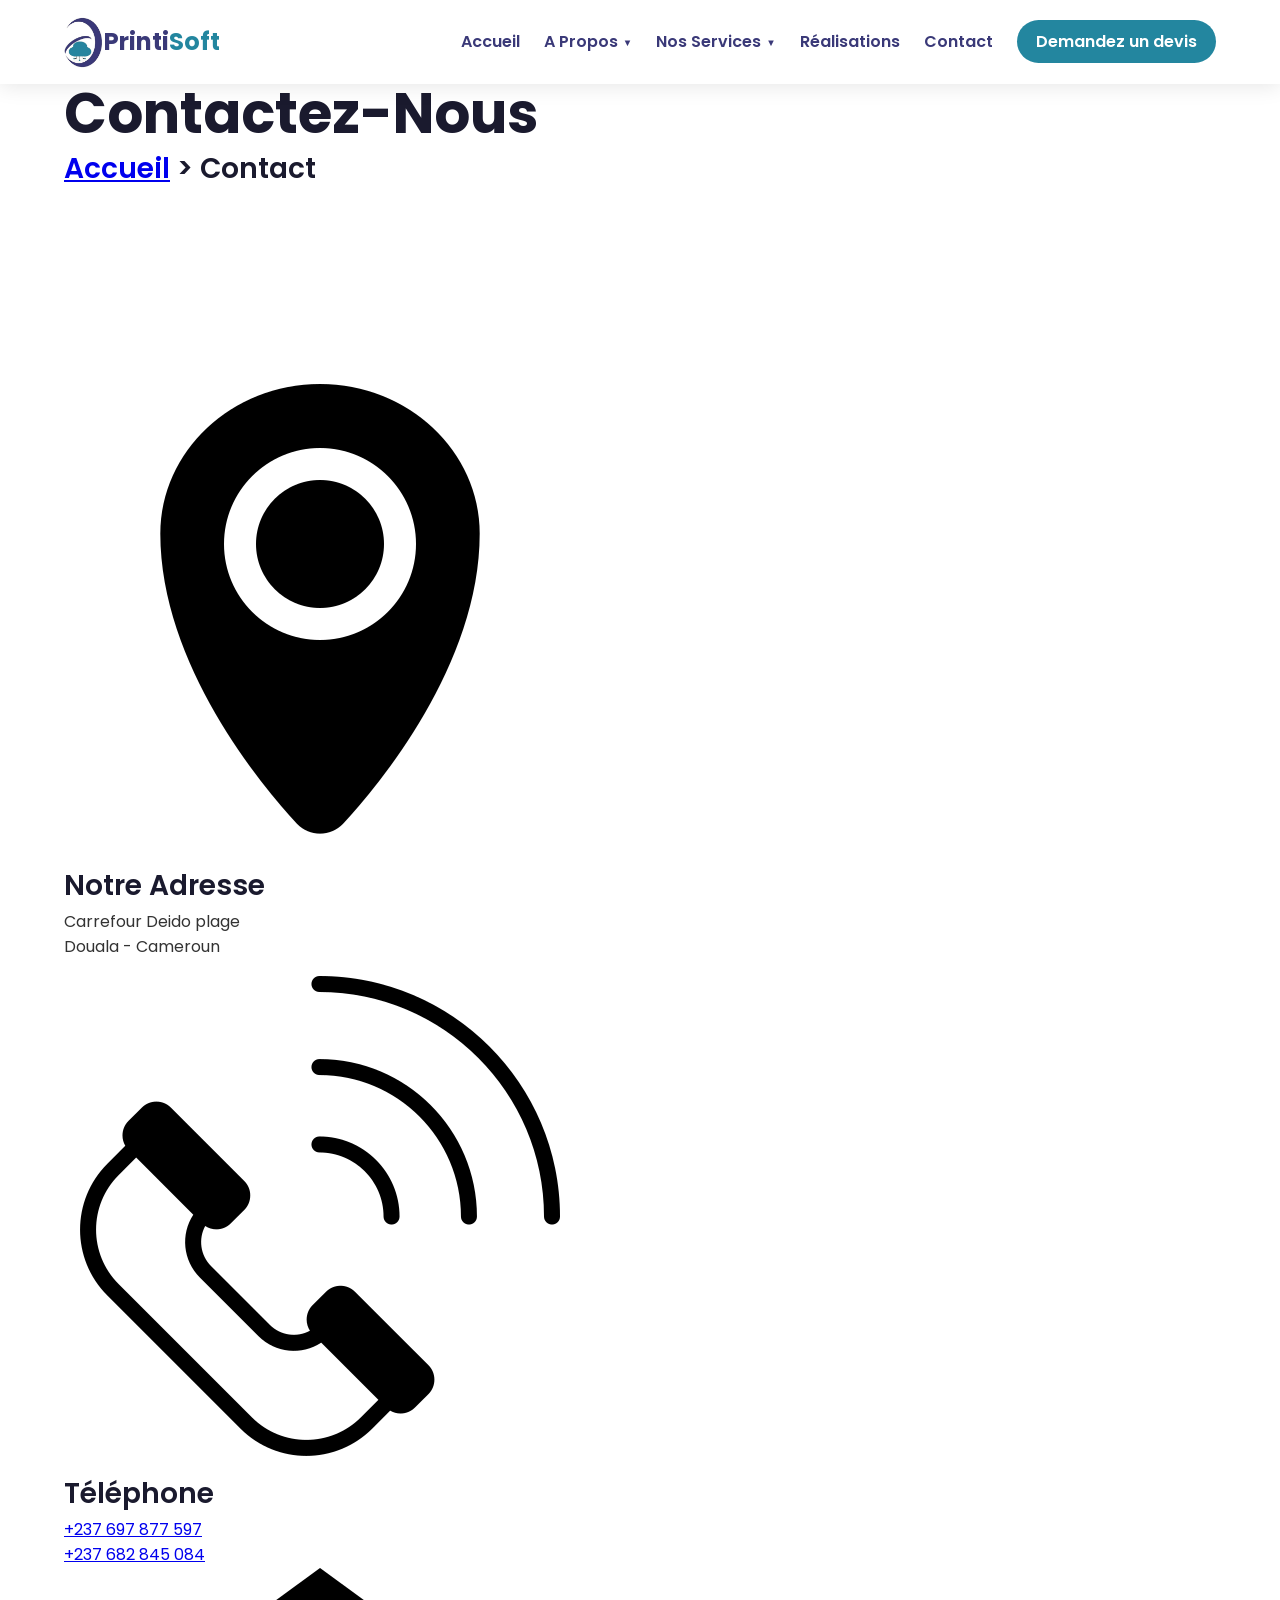
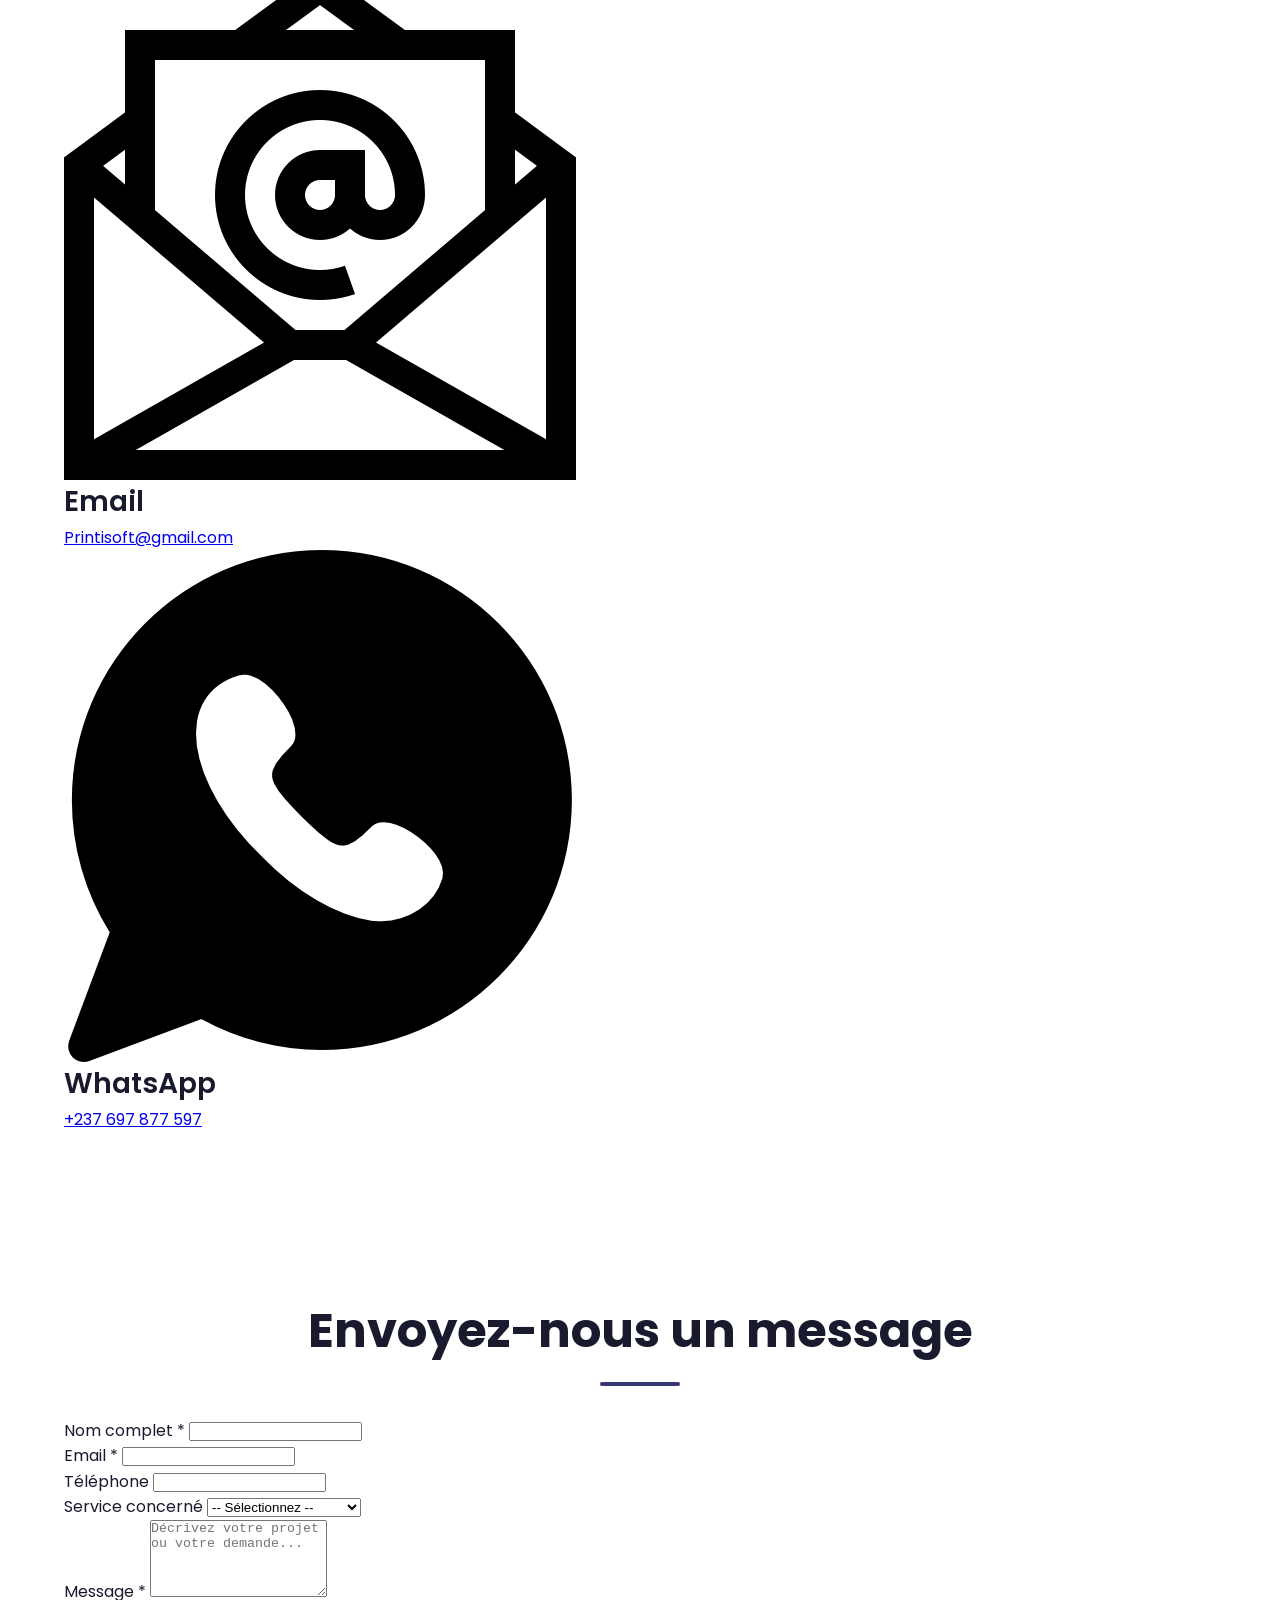
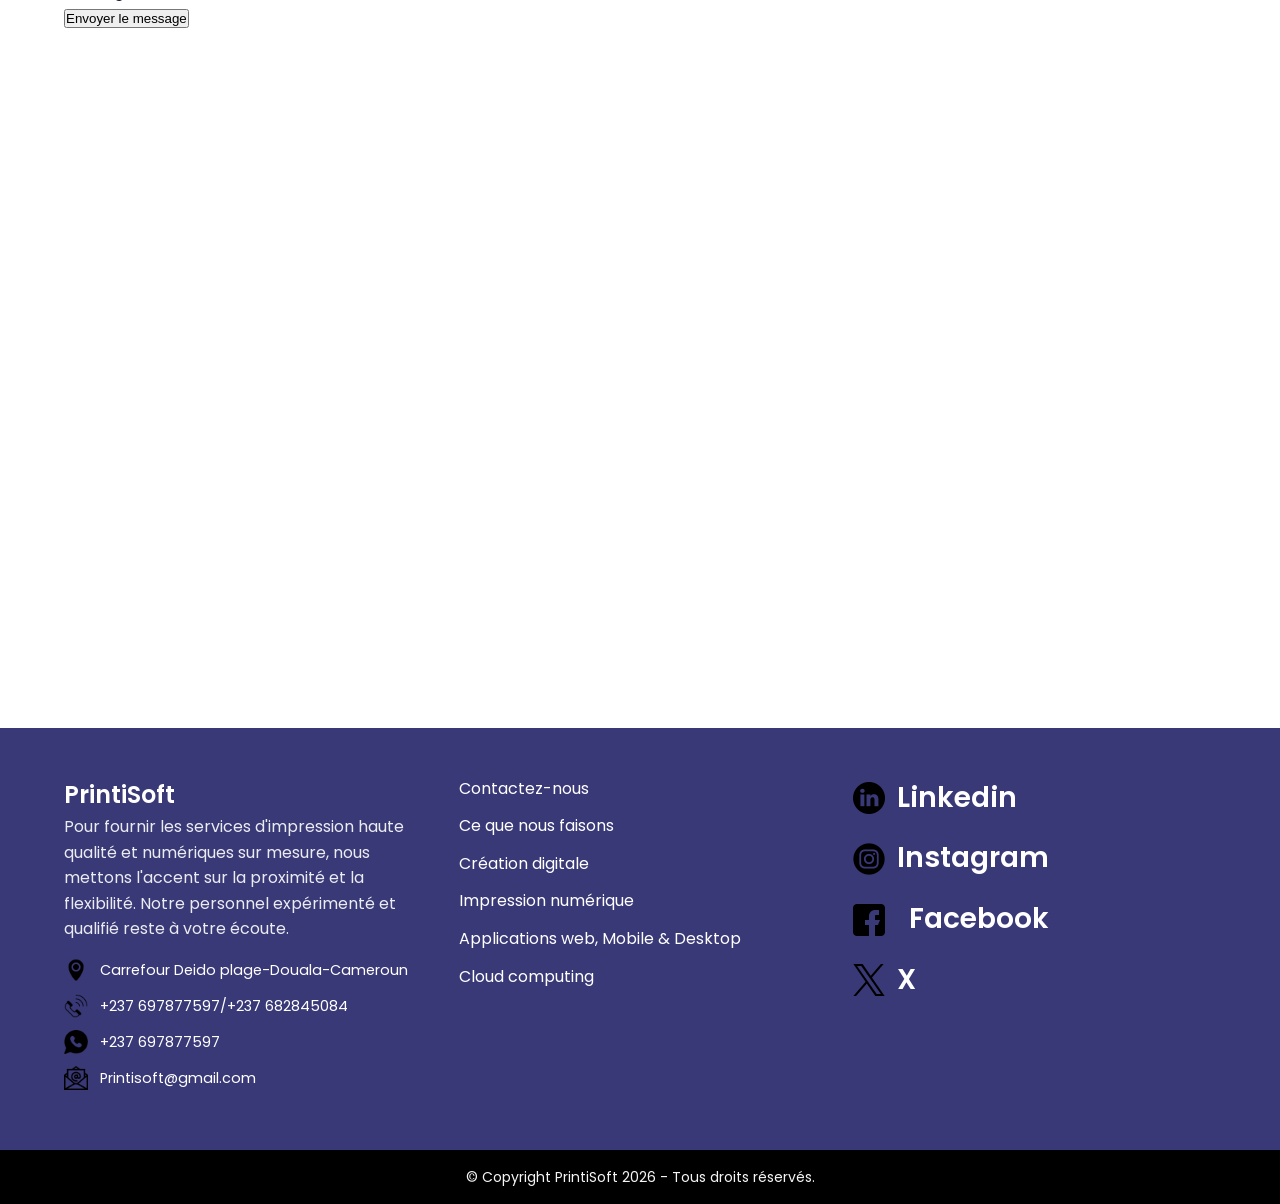
==== Contactez_nous.html @ 72d022a4 "premier commit" ====
<!DOCTYPE html>
<html lang="fr">
<head>
    <meta charset="UTF-8">
    <meta name="viewport" content="width=device-width, initial-scale=1.0, viewport-fit=cover">
    <meta name="description" content="Printisoft — Contactez-nous. Coordonnées et formulaire de contact pour vos demandes de devis et informations.">
    <title>Printisoft - Contactez-nous</title>
    <link rel="stylesheet" href="Global.css">
    <link rel="stylesheet" href="Contactez_Nous.css">
    <link href="https://fonts.googleapis.com/css2?family=Poppins:wght@300;400;500;600;700;800&display=swap" rel="stylesheet">
</head>
<body>
    <div class="header"></div>
    
    <section class="Contactez-Nous">
        <div class="Contact-us">
            <h1>Contactez-Nous</h1>
            <h3><a href="index.html">Accueil</a> > Contact</h3>
        </div>
    </section>

    <section class="contact-info-section">
        <div class="contact-grid">
            <div class="contact-card">
                <img src="images_printisoft/location.png" alt="Adresse">
                <h3>Notre Adresse</h3>
                <p>Carrefour Deido plage<br>Douala - Cameroun</p>
            </div>
            <div class="contact-card">
                <img src="images_printisoft/phone1.png" alt="Téléphone">
                <h3>Téléphone</h3>
                <p><a href="tel:+237697877597">+237 697 877 597</a><br><a href="tel:+237682845084">+237 682 845 084</a></p>
            </div>
            <div class="contact-card">
                <img src="images_printisoft/email.png" alt="Email">
                <h3>Email</h3>
                <p><a href="mailto:Printisoft@gmail.com">Printisoft@gmail.com</a></p>
            </div>
            <div class="contact-card">
                <img src="images_printisoft/whatsapp.png" alt="WhatsApp">
                <h3>WhatsApp</h3>
                <p><a href="https://wa.me/237697877597">+237 697 877 597</a></p>
            </div>
        </div>
    </section>

    <section class="contact-form-section">
        <div class="contact-form-container">
            <h2>Envoyez-nous un message</h2>
            <form id="contactForm" action="https://formspree.io/f/meewpgdo" method="POST">
                <input type="hidden" value="Message">
                <div class="form-group">
                    <label for="nom">Nom complet *</label>
                    <input type="text" id="nom" name="nom" required>
                </div>
                <div class="form-group">
                    <label for="email">Email *</label>
                    <input type="email" id="email" name="email" required>
                </div>
                <div class="form-group">
                    <label for="telephone">Téléphone</label>
                    <input type="tel" id="telephone" name="telephone">
                </div>
                <div class="form-group">
                    <label for="service">Service concerné</label>
                    <select id="service" name="service">
                        <option value="">-- Sélectionnez --</option>
                        <option value="graphisme">Création graphique</option>
                        <option value="impression">Impression numérique</option>
                        <option value="software">Software & Cloud</option>
                        <option value="autre">Autre</option>
                    </select>
                </div>
                <div class="form-group">
                    <label for="message">Message *</label>
                    <textarea id="message" name="message" rows="5" required placeholder="Décrivez votre projet ou votre demande..."></textarea>
                </div>
                <button type="submit" class="submit-btn">Envoyer le message</button>
            </form>
        </div>
    </section>

    <section class="map-section">
        <div class="map-container">
            <iframe src="https://www.google.com/maps/embed?pb=!1m18!1m12!1m3!1d3979.7617830762492!2d9.709358574390288!3d4.0688957959048615!2m3!1f0!2f0!3f0!3m2!1i1024!2i768!4f13.1!3m3!1m2!1s0x1061126d8f999983%3A0x2b9d9ed1547e70b!2sCarrefour%20Deido%20plage!5e0!3m2!1sfr!2scm!4v1781302967114!5m2!1sfr!2scm" width="600" height="450" style="border:0;" allowfullscreen="" loading="lazy" referrerpolicy="no-referrer-when-downgrade"></iframe>
        </div>
    </section>

    <div class="contact"></div>
    <div class="footer"></div>

    <script src="js/include.js"></script>
    <script>
        // Gestion du formulaire de contact
        document.getElementById('contactForm')?.addEventListener('submit', function(e) {
            e.preventDefault();
            alert('Merci pour votre message ! Nous vous répondrons dans les plus brefs délais.');
            this.reset();
        });
    </script>
</body>
</html>
---- Global.css ----
/* RESET & BASE */
* {
    margin: 0;
    padding: 0;
    box-sizing: border-box;
}

html {
    scroll-behavior: smooth;
    font-size: 16px;
}

body {
    font-family: 'Poppins', sans-serif;
    line-height: 1.6;
    color: #1a1a2e;
    overflow-x: hidden;
}

/* TYPOGRAPHY */
h1 {
    font-size: clamp(2rem, 5vw, 3.5rem);
    font-weight: 700;
    color: #1a1a2e;
    line-height: 1.2;
}

h2 {
    font-size: clamp(1.75rem, 4vw, 3rem);
    font-weight: 700;
    color: #1a1a2e;
    text-align: center;
    margin-bottom: 2rem;
}

h2::after {
    content: "";
    display: block;
    width: 80px;
    height: 4px;
    background: #3a3978;
    margin: 0.75rem auto 0;
    border-radius: 2px;
}

h3 {
    font-size: clamp(1.25rem, 3vw, 1.75rem);
    font-weight: 600;
    color: #1a1a2e;
}

h4 {
    font-size: clamp(1.125rem, 2.5vw, 1.5rem);
    font-weight: 600;
    color: #fff;
}

p {
    font-size: 1rem;
    line-height: 1.6;
    color: #333;
}

/* HEADER */
header {
    position: fixed;
    top: 0;
    left: 0;
    width: 100%;
    padding: 1rem 5%;
    z-index: 1000;
    display: flex;
    justify-content: space-between;
    align-items: center;
    backdrop-filter: blur(10px);
    background: rgba(255, 255, 255, 0.95);
    box-shadow: 0 2px 20px rgba(0, 0, 0, 0.1);
    transition: all 0.3s ease;
}

@media (max-width: 992px) {
    header {
        padding: 0.75rem 5%;
        flex-wrap: wrap;
    }
}

@media (max-width: 768px) {
    header {
        padding: 0.5rem 4%;
    }
}

.logo {
    display: flex;
    align-items: center;
    font-size: 1.5rem;
    font-weight: bold;
    text-decoration: none;
}

.logo img {
    width: 40px;
    height: auto;
}

.logo span:first-of-type {
    color: #3a3978;
}

.logo span:last-of-type {
    color: #23869f;
}

.navbar {
    display: flex;
    align-items: center;
    gap: 1.5rem;
    list-style: none;
}

@media (max-width: 992px) {
    .navbar {
        gap: 1rem;
    }
}

@media (max-width: 768px) {
    .navbar {
        position: fixed;
        top: 70px;
        left: -100%;
        width: 100%;
        height: calc(100vh - 70px);
        background: white;
        flex-direction: column;
        align-items: center;
        justify-content: flex-start;
        padding-top: 2rem;
        transition: left 0.3s ease;
        z-index: 999;
        overflow-y: auto;
    }
    
    .navbar.active {
        left: 0;
    }
}

.navbar li {
    list-style: none;
}

.navbar a {
    color: #3a3978;
    text-decoration: none;
    font-weight: 600;
    transition: color 0.3s ease;
}

.navbar a:hover {
    color: #23869f;
}

/* Menu Burger (Mobile) */
.menu-toggle {
    display: none;
    flex-direction: column;
    gap: 5px;
    cursor: pointer;
    z-index: 1001;
}

.menu-toggle span {
    width: 25px;
    height: 3px;
    background: #3a3978;
    transition: all 0.3s ease;
}

@media (max-width: 768px) {
    .menu-toggle {
        display: flex;
    }
}

/* Dropdown Menus */
.menu_about, .menu_services {
    position: relative;
}

.menu_about > a::after, .menu_services > a::after {
    content: "▼";
    font-size: 0.6em;
    margin-left: 5px;
    vertical-align: middle;
}

.sous_menu_about, .sous_menu_services {
    position: absolute;
    top: 100%;
    left: 0;
    background: white;
    border-radius: 12px;
    box-shadow: 0 10px 30px rgba(0, 0, 0, 0.15);
    padding: 0.5rem 0;
    min-width: 200px;
    opacity: 0;
    visibility: hidden;
    transform: translateY(-10px);
    transition: all 0.3s ease;
    z-index: 100;
}

.menu_about:hover .sous_menu_about,
.menu_services:hover .sous_menu_services {
    opacity: 1;
    visibility: visible;
    transform: translateY(0);
}

@media (max-width: 768px) {
    .sous_menu_about, .sous_menu_services {
        position: static;
        opacity: 1;
        visibility: visible;
        transform: none;
        box-shadow: none;
        background: transparent;
        padding-left: 1rem;
    }
}

.sous_menu_about li, .sous_menu_services li {
    list-style: none;
}

.sous_menu_about li a, .sous_menu_services li a {
    display: block;
    padding: 0.5rem 1rem;
    font-size: 0.9rem;
}

.sous_menu_about li a:hover, .sous_menu_services li a:hover {
    background: #f5f5f5;
}

.btn_Devis {
    background: #23869f;
    padding: 0.6rem 1.2rem;
    border-radius: 30px;
    color: white !important;
    transition: all 0.3s ease;
}

.btn_Devis:hover {
    background: #1a6a7e;
    transform: translateY(-2px);
}

/* Sections */
section {
    padding: 5rem 5%;
}

@media (max-width: 768px) {
    section {
        padding: 3rem 1.5rem;
    }
}

.container {
    max-width: 1200px;
    margin: 0 auto;
}

/* Printi/Soft colors */
.printi {
    color: #3a3978;
}

.soft {
    color: #23869f;
}

/* Images */
img {
    max-width: 100%;
    height: auto;
    display: block;
}

/* Buttons */
.btn1, .btn2 {
    display: inline-block;
    padding: 0.8rem 1.8rem;
    border-radius: 30px;
    text-decoration: none;
    font-weight: 600;
    transition: all 0.3s ease;
    margin: 0.5rem;
}

.btn1 {
    background: #23869f;
    color: white;
}

.btn1:hover {
    background: #1a6a7e;
    transform: translateY(-2px);
}

.btn2 {
    background: #3a3978;
    color: white;
}

.btn2:hover {
    background: #2a2960;
    transform: translateY(-2px);
}

/* Footer Styles */
.bas_page {
    background: #3a3978;
    padding: 3rem 5%;
}

.avant_footer {
    display: grid;
    grid-template-columns: repeat(auto-fit, minmax(250px, 1fr));
    gap: 2rem;
    max-width: 1200px;
    margin: 0 auto;
}

@media (max-width: 768px) {
    .avant_footer {
        gap: 1.5rem;
    }
}

.printisoft_address p {
    color: rgba(255, 255, 255, 0.9);
    margin-bottom: 1rem;
}

.icone {
    list-style: none;
}

.icone li {
    display: flex;
    align-items: center;
    gap: 0.75rem;
    color: white;
    margin-bottom: 0.75rem;
    font-size: 0.9rem;
}

.icone img {
    width: 24px;
    height: 24px;
}

.printisoft_services ul {
    list-style: none;
}

.printisoft_services li {
    margin-bottom: 0.75rem;
}

.printisoft_services a {
    color: white;
    text-decoration: none;
    transition: opacity 0.3s ease;
}

.printisoft_services a:hover {
    text-decoration: underline;
    opacity: 0.8;
}

.printisoft_socialnetworks {
    display: flex;
    flex-direction: column;
    gap: 1rem;
}

.printisoft_socialnetworks div {
    display: flex;
    align-items: center;
    gap: 0.75rem;
}

.printisoft_socialnetworks img {
    width: 32px;
    height: 32px;
}

.printisoft_socialnetworks a {
    color: white;
    text-decoration: none;
}

.printisoft_socialnetworks a:hover {
    text-decoration: underline;
}

.site-footer {
    background: #000;
    text-align: center;
    padding: 1rem;
    color: #f5f5f5;
    font-size: 0.875rem;
}

/* Contact section */
.contact {
    background: #f5f5f5;
}
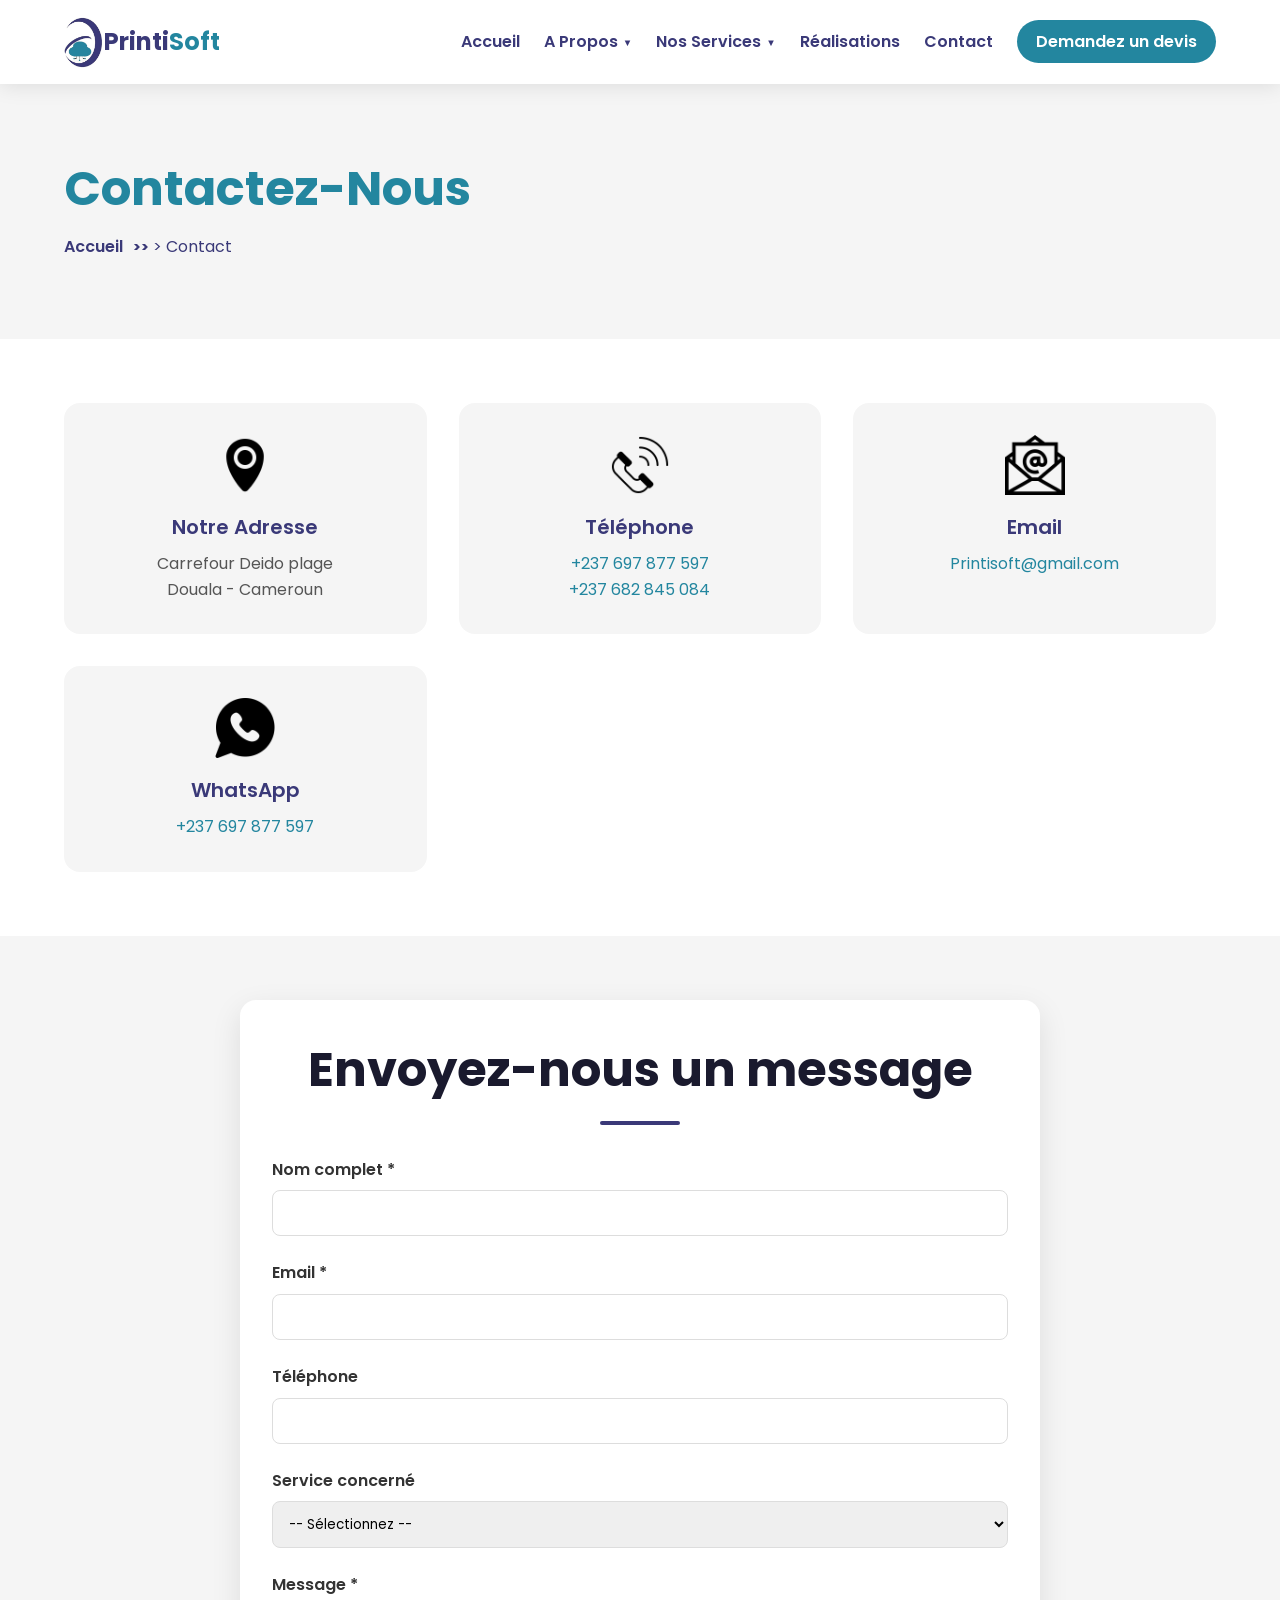
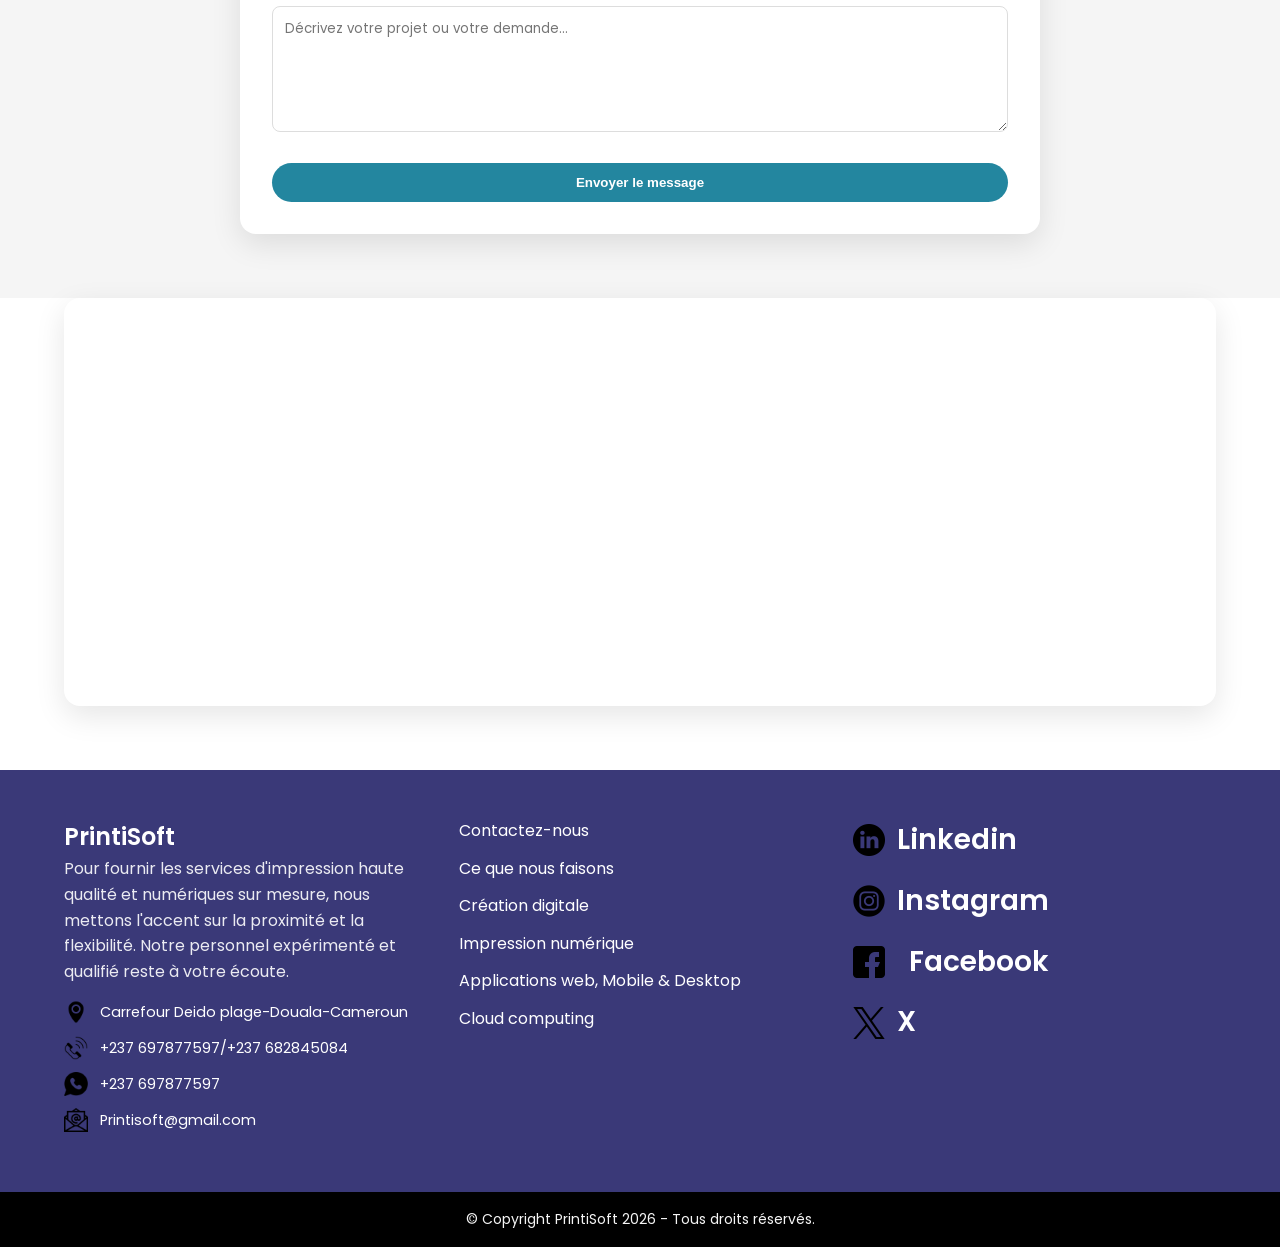
==== commit 9d2d1901: "Update Contactez_nous.html" ====
--- a/Contactez_nous.html
+++ b/Contactez_nous.html
@@ -6,7 +6,7 @@
     <meta name="description" content="Printisoft — Contactez-nous. Coordonnées et formulaire de contact pour vos demandes de devis et informations.">
     <title>Printisoft - Contactez-nous</title>
     <link rel="stylesheet" href="Global.css">
-    <link rel="stylesheet" href="Contactez_Nous.css">
+    <link rel="stylesheet" href="Contactez_nous.css">
     <link href="https://fonts.googleapis.com/css2?family=Poppins:wght@300;400;500;600;700;800&display=swap" rel="stylesheet">
 </head>
 <body>
@@ -99,4 +99,4 @@
         });
     </script>
 </body>
-</html>+</html>
--- a/Contactez_nous.css
+++ b/Contactez_nous.css
@@ -0,0 +1,221 @@
+/* Contact Page Styles */
+.Contactez-Nous {
+    position: relative;
+    padding: 8rem 5% 4rem;
+    background: #f5f5f5;
+    min-height: 300px;
+}
+
+.Contactez-Nous h1 {
+    padding-top: 2rem;
+    color: #23869f;
+    font-size: clamp(2rem, 5vw, 3rem);
+}
+
+.Contactez-Nous h3 {
+    font-size: 1rem;
+    margin-top: 1rem;
+    font-weight: normal;
+}
+
+.Contactez-Nous a {
+    text-decoration: none;
+    color: #3a3978;
+}
+
+.Contactez-Nous a:hover {
+    text-decoration: underline;
+}
+
+.Contact-us {
+    max-width: 1200px;
+    margin: 0 auto;
+}
+
+.Contact-us h3 {
+    font-size: 1rem !important;
+    padding-right: 0;
+    margin: 1rem 0;
+    color: #3a3978;
+    text-align: left;
+}
+
+.Contact-us a {
+    text-decoration: none;
+    color: #3a3978;
+    font-weight: 600;
+}
+
+.Contact-us a:hover {
+    text-decoration: underline;
+}
+
+.Contact-us a::after {
+    content: '>>';
+    margin-left: 10px;
+    display: inline-block;
+    font-weight: 700;
+    font-size: 0.9rem;
+}
+
+/* Section contact info */
+.contact-info-section {
+    padding: 4rem 5%;
+    background: white;
+}
+
+.contact-grid {
+    display: grid;
+    grid-template-columns: repeat(auto-fit, minmax(300px, 1fr));
+    gap: 2rem;
+    max-width: 1200px;
+    margin: 0 auto;
+}
+
+.contact-card {
+    background: #f5f5f5;
+    padding: 2rem;
+    border-radius: 16px;
+    text-align: center;
+    transition: transform 0.3s ease;
+}
+
+.contact-card:hover {
+    transform: translateY(-5px);
+}
+
+.contact-card img {
+    width: 60px;
+    height: 60px;
+    margin: 0 auto 1rem;
+}
+
+.contact-card h3 {
+    color: #3a3978;
+    margin-bottom: 0.5rem;
+    font-size: 1.25rem;
+}
+
+.contact-card p {
+    color: #555;
+}
+
+.contact-card a {
+    color: #23869f;
+    text-decoration: none;
+}
+
+.contact-card a:hover {
+    text-decoration: underline;
+}
+
+/* Formulaire de contact */
+.contact-form-section {
+    padding: 4rem 5%;
+    background: #f5f5f5;
+}
+
+.contact-form-container {
+    max-width: 800px;
+    margin: 0 auto;
+    background: white;
+    padding: 2rem;
+    border-radius: 16px;
+    box-shadow: 0 10px 30px rgba(0, 0, 0, 0.1);
+}
+
+.contact-form-container h2 {
+    text-align: center;
+    margin-bottom: 2rem;
+}
+
+.form-group {
+    margin-bottom: 1.5rem;
+}
+
+.form-group label {
+    display: block;
+    font-weight: 600;
+    margin-bottom: 0.5rem;
+    color: #333;
+}
+
+.form-group input,
+.form-group select,
+.form-group textarea {
+    width: 100%;
+    padding: 0.75rem;
+    border: 1px solid #ddd;
+    border-radius: 8px;
+    font-family: inherit;
+    transition: border-color 0.3s ease;
+}
+
+.form-group input:focus,
+.form-group select:focus,
+.form-group textarea:focus {
+    outline: none;
+    border-color: #23869f;
+}
+
+.form-group textarea {
+    resize: vertical;
+}
+
+.submit-btn {
+    background: #23869f;
+    color: white;
+    border: none;
+    padding: 0.75rem 2rem;
+    border-radius: 30px;
+    cursor: pointer;
+    font-weight: 600;
+    width: 100%;
+    transition: all 0.3s ease;
+}
+
+.submit-btn:hover {
+    background: #1a6a7e;
+    transform: translateY(-2px);
+}
+
+/* Map section */
+.map-section {
+    padding: 0 5% 4rem;
+}
+
+.map-container {
+    max-width: 1200px;
+    margin: 0 auto;
+    border-radius: 16px;
+    overflow: hidden;
+    box-shadow: 0 10px 30px rgba(0, 0, 0, 0.1);
+}
+
+.map-container iframe {
+    width: 100%;
+    height: 400px;
+    border: none;
+}
+
+@media (max-width: 768px) {
+    .Contactez-Nous {
+        padding: 6rem 1.5rem 2rem;
+    }
+    
+    .contact-grid {
+        gap: 1rem;
+    }
+    
+    .contact-card {
+        padding: 1.5rem;
+    }
+    
+    .contact-form-container {
+        padding: 1.5rem;
+    }
+    
+    .map-container iframe {
+        height: 250px;
+    }
+}
